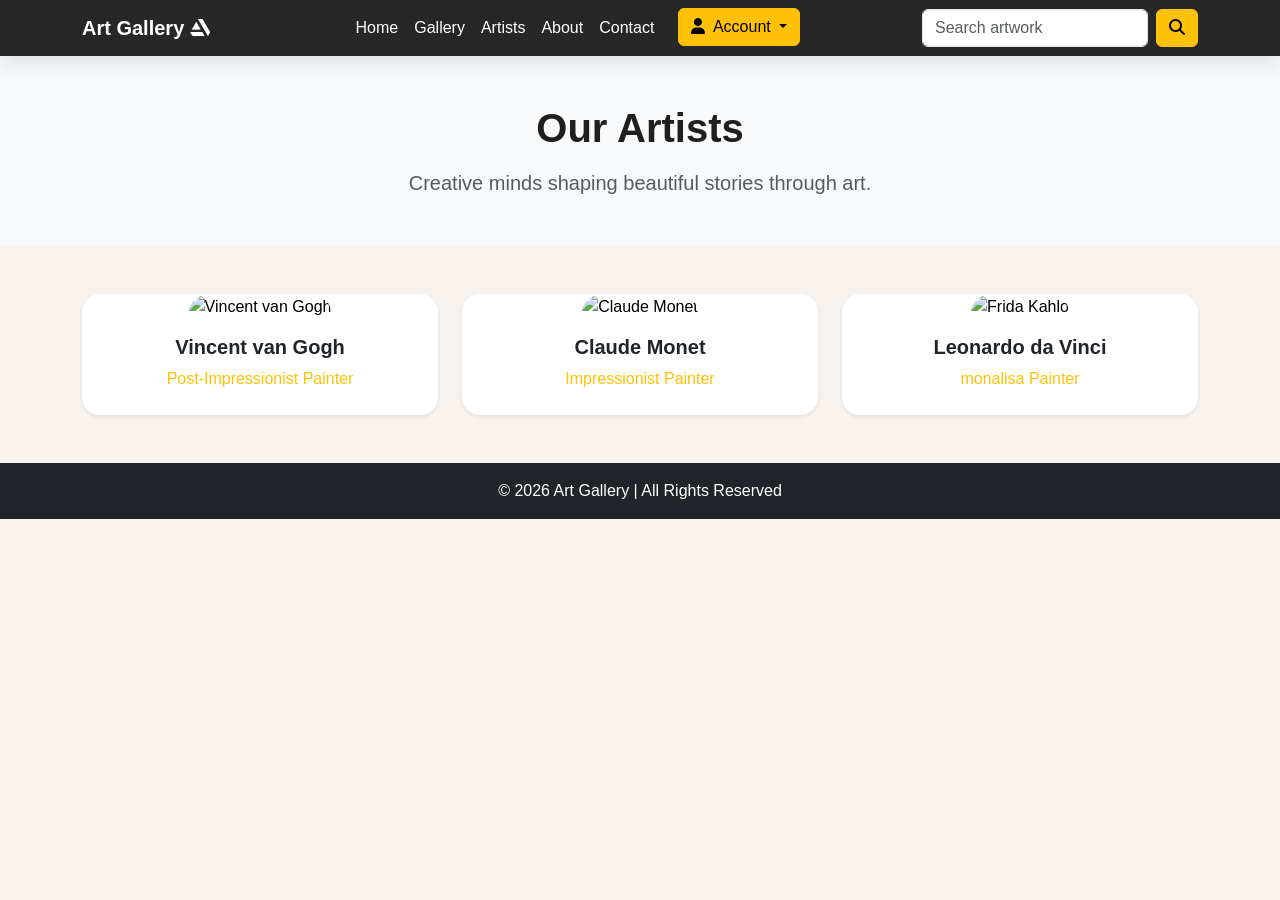
==== artist.html @ f159b703 "new project" ====
<!DOCTYPE html>
<html lang="en">

<head>
  <meta charset="UTF-8">
  <meta name="viewport" content="width=device-width, initial-scale=1.0">
  <link href="https://cdn.jsdelivr.net/npm/bootstrap@5.3.8/dist/css/bootstrap.min.css" rel="stylesheet">
  <link rel="stylesheet" href="https://cdnjs.cloudflare.com/ajax/libs/font-awesome/6.5.1/css/all.min.css">
  <link rel="stylesheet" href="style.css">
  <title>Artists | Art Gallery</title>
</head>

<body>
  <nav class="navbar navbar-expand-lg navbar-dark sticky-top">
    <div class="container">
      <a class="navbar-brand" href="index.html"><strong>Art Gallery</strong> <i class="fa-brands fa-artstation"></i></a>
      <button class="navbar-toggler" type="button" data-bs-toggle="collapse" data-bs-target="#mynavbar" aria-label="Toggle navigation">
        <span class="navbar-toggler-icon"></span>
      </button>

      <div class="collapse navbar-collapse" id="mynavbar">
        <ul class="navbar-nav mx-auto">
          <li class="nav-item"><a class="nav-link" href="index.html">Home</a></li>
          <li class="nav-item"><a class="nav-link" href="gallery.html">Gallery</a></li>
          <li class="nav-item"><a class="nav-link active" href="artist.html">Artists</a></li>
          <li class="nav-item"><a class="nav-link" href="about.html">About</a></li>
          <li class="nav-item"><a class="nav-link" href="contact.html">Contact</a></li>

          <li class="nav-item dropdown">
            <a class="btn btn-warning dropdown-toggle ms-lg-3" href="#" role="button" data-bs-toggle="dropdown" aria-expanded="false">
              <i class="fa-solid fa-user me-1"></i> Account
            </a>
            <ul class="dropdown-menu dropdown-menu-end">
              <li><a class="dropdown-item" href="login.html">Login</a></li>
              <li><a class="dropdown-item" href="signup.html">Sign Up</a></li>
            </ul>
          </li>
        </ul>

        <form class="d-flex mt-3 mt-lg-0" role="search">
          <input class="form-control me-2" type="search" placeholder="Search artwork" aria-label="Search artwork">
          <button class="btn btn-warning" type="submit"><i class="fa-solid fa-magnifying-glass"></i></button>
        </form>
      </div>
    </div>
  </nav>

  <main>
    <section class="py-5 bg-light">
      <div class="container text-center">
        <h1 class="fw-bold mb-3">Our Artists</h1>
        <p class="lead text-muted mb-0">Creative minds shaping beautiful stories through art.</p>
      </div>
    </section>

    <section class="py-5">
      <div class="container">
        <div class="row g-4">

          <div class="col-md-6 col-lg-4">
            <div class="card h-100 shadow-sm border-0">
              <button class="p-0 border-0 bg-transparent" type="button" data-bs-toggle="modal" data-bs-target="#artistModal1" style="cursor:pointer;">
                <img src="https://upload.wikimedia.org/wikipedia/commons/8/8e/Van_Gogh_self-portrait_dedicated_to_Gauguin.jpg"
                  class="card-img-top" alt="Vincent van Gogh" style="height: 320px; object-fit: cover;">
              </button>
              <div class="card-body text-center">
                <h5 class="card-title fw-bold">Vincent van Gogh</h5>
                <p class="text-warning mb-2">Post-Impressionist Painter</p>
              </div>
            </div>
          </div>

          <div class="col-md-6 col-lg-4">
            <div class="card h-100 shadow-sm border-0">
              <button class="p-0 border-0 bg-transparent" type="button" data-bs-toggle="modal" data-bs-target="#artistModal2" style="cursor:pointer;">
                <img src="https://cdn.britannica.com/57/250457-050-342611AD/Claude-Monet-French-Impressionist-painter.jpg"
                  class="card-img-top" alt="Claude Monet" style="height: 320px; object-fit: cover;">
              </button>
              <div class="card-body text-center">
                <h5 class="card-title fw-bold">Claude Monet</h5>
                <p class="text-warning mb-2">Impressionist Painter</p>
              </div>
            </div>
          </div>

          <div class="col-md-6 col-lg-4">
            <div class="card h-100 shadow-sm border-0">
              <button class="p-0 border-0 bg-transparent" type="button" data-bs-toggle="modal" data-bs-target="#artistModal3" style="cursor:pointer;">
                <img src="https://www.singulart.com/blog/wp-content/uploads/2023/08/image-34.png"
                  class="card-img-top" alt="Frida Kahlo" style="height: 320px; object-fit: cover;">
              </button>
              <div class="card-body text-center">
                <h5 class="card-title fw-bold">Leonardo da Vinci</h5>
                <p class="text-warning mb-2">monalisa Painter</p>
              </div>
            </div>
          </div>

        </div>
      </div>
    </section>
  </main>

  <div class="modal fade" id="artistModal1" tabindex="-1" aria-labelledby="artistModalLabel1" aria-hidden="true">
    <div class="modal-dialog modal-lg modal-dialog-centered">
      <div class="modal-content">
        <div class="modal-header">
          <h5 class="modal-title" id="artistModalLabel1">Vincent van Gogh - Starry Night</h5>
          <button type="button" class="btn-close" data-bs-dismiss="modal" aria-label="Close"></button>
        </div>
        <div class="modal-body">
          <img src="https://cdn.britannica.com/68/249168-050-9E988FBA/Starry-Night-over-the-Rhone-Van-Gogh.jpg"
            class="img-fluid rounded mb-3" alt="Starry Night">
          <p><strong>Famous Painting:</strong> Starry Night</p>
          <p>A famous masterpiece filled with movement, glowing night sky colors, and emotional intensity.</p>
        </div>
      </div>
    </div>
  </div>

  <div class="modal fade" id="artistModal2" tabindex="-1" aria-labelledby="artistModalLabel2" aria-hidden="true">
    <div class="modal-dialog modal-lg modal-dialog-centered">
      <div class="modal-content">
        <div class="modal-header">
          <h5 class="modal-title" id="artistModalLabel2">Claude Monet - Water Lilies</h5>
          <button type="button" class="btn-close" data-bs-dismiss="modal" aria-label="Close"></button>
        </div>
        <div class="modal-body">
          <img src="https://fs.artdevivre.com/storage/articles/events-article/a-monet/cc2ddc71a29480e80f2d4e86d19f1190.jpg"
            class="img-fluid rounded mb-3" alt="Water Lilies">
          <p><strong>Famous Painting:</strong> Water Lilies</p>
          <p>A peaceful landscape study of reflections, color, and atmosphere created with the Impressionist style.</p>
        </div>
      </div>
    </div>
  </div>

  <div class="modal fade" id="artistModal3" tabindex="-1" aria-labelledby="artistModalLabel3" aria-hidden="true">
    <div class="modal-dialog modal-lg modal-dialog-centered">
      <div class="modal-content">
        <div class="modal-header">
          <h5 class="modal-title" id="artistModalLabel3">Frida Kahlo - The Two Fridas</h5>
          <button type="button" class="btn-close" data-bs-dismiss="modal" aria-label="Close"></button>
        </div>
        <div class="modal-body">
          <img src="https://images.squarespace-cdn.com/content/v1/56c462e37da24f9466fa8ed8/1609940882434-1O3VLCLTM0F03WVK9482/mona-lisa.jpg"
            class="img-fluid rounded mb-3" alt="The Two Fridas">
          <p><strong>Famous Painting:</strong> The Two Fridas</p>
          <p>A bold and expressive self-portrait exploring identity, pain, and emotional duality.</p>
        </div>
      </div>
    </div>
  </div>

  <footer class="bg-dark text-white text-center py-3">
    <p class="mb-0">© 2026 Art Gallery | All Rights Reserved</p>
  </footer>

  <script src="https://cdn.jsdelivr.net/npm/bootstrap@5.3.8/dist/js/bootstrap.bundle.min.js"></script>
</body>

</html>
---- style.css ----
* {
  margin: 0;
  padding: 0;
  box-sizing: border-box;
}

body {
  font-family: 'Segoe UI', Tahoma, Geneva, Verdana, sans-serif;
  background: #f7f2ee;
  color: #1f1f1f;
}

.navbar {
  background: rgba(22, 22, 22, 0.92) !important;
  box-shadow: 0 10px 20px rgba(0, 0, 0, 0.08);
}

.navbar-brand,
.nav-link,
.navbar-toggler {
  color: #fff !important;
}

.nav-link:hover {
  color: #ffc107 !important;
}

.card {
  transition: transform 0.25s ease, box-shadow 0.25s ease;
  border-radius: 18px !important;
}

.card:hover {
  transform: translateY(-6px);
  box-shadow: 0 18px 35px rgba(0, 0, 0, 0.12);
}

.card-img-top {
  border-top-left-radius: 18px;
  border-top-right-radius: 18px;
}

.modal-content {
  border: none;
  border-radius: 18px;
}

.modal-header {
  border-bottom: 1px solid #f1e9e2;
}

.hero-section {
  background: linear-gradient(135deg, #1d1d1d, #43362d);
}

.carousel-item img {
  height: 560px;
  object-fit: cover;
  object-position: center;
  width: 100%;
}

#artCarousel .carousel-item:nth-child(3) img {
  filter: grayscale(100%) brightness(70%);
}

.carousel-caption {
  background: rgba(0, 0, 0, 0.38);
  border-radius: 20px;
  left: 50%;
  right: auto;
  bottom: 50%;
  transform: translate(-50%, 50%);
  width: min(520px, 80%);
  padding: 1.5rem;
}

.carousel-caption h2 {
  font-size: clamp(2rem, 4vw, 3rem);
  margin-bottom: 0.75rem;
}

.carousel-caption p {
  font-size: 1.05rem;
}

.feature-box {
  background: #fff;
  border-radius: 18px;
  box-shadow: 0 10px 30px rgba(0, 0, 0, 0.06);
  padding: 2rem 1.5rem;
  height: 100%;
}

.feature-box i {
  font-size: 2rem;
  color: #d58a23;
  margin-bottom: 1rem;
}

.feature-box h3 {
  font-size: 1.4rem;
  margin-bottom: 0.75rem;
}

.site-footer {
  background: #171717;
  color: #fff;
  padding: 1.2rem 0;
  margin-top: 3rem;
}

.auth-page {
  min-height: 100vh;
  display: flex;
  align-items: center;
  justify-content: center;
  background: linear-gradient(135deg, #f6e4d4, #f4efe8 50%, #f3f4f6);
}

.auth-card {
  background: rgba(255, 255, 255, 0.95);
  border-radius: 22px;
  box-shadow: 0 18px 45px rgba(33, 29, 19, 0.12);
  padding: 2rem;
}

.page-header {
  background: linear-gradient(135deg, #342b28, #7a5a3f);
  color: #fff;
  padding: 4rem 0 3rem;
}

.page-header h1 {
  margin-bottom: 0;
}

.content-section {
  padding: 3rem 0;
}

.gallery-card,
.artist-card,
.info-card {
  background: #fff;
  border-radius: 16px;
  overflow: hidden;
  box-shadow: 0 10px 25px rgba(0, 0, 0, 0.05);
  height: 100%;
}

.gallery-card img,
.artist-card img {
  width: 100%;
  height: 240px;
  object-fit: cover;
}

.gallery-card .card-body,
.artist-card .card-body,
.info-card .card-body {
  padding: 1.25rem;
}

.contact-form {
  background: #fff;
  border-radius: 18px;
  padding: 2rem;
  box-shadow: 0 10px 25px rgba(0, 0, 0, 0.05);
}

@media (max-width: 767px) {
  .carousel-item img {
    height: 420px;
  }

  .carousel-caption {
    transform: translate(-50%, 0);
    bottom: 20px;
    width: 85%;
  }
}
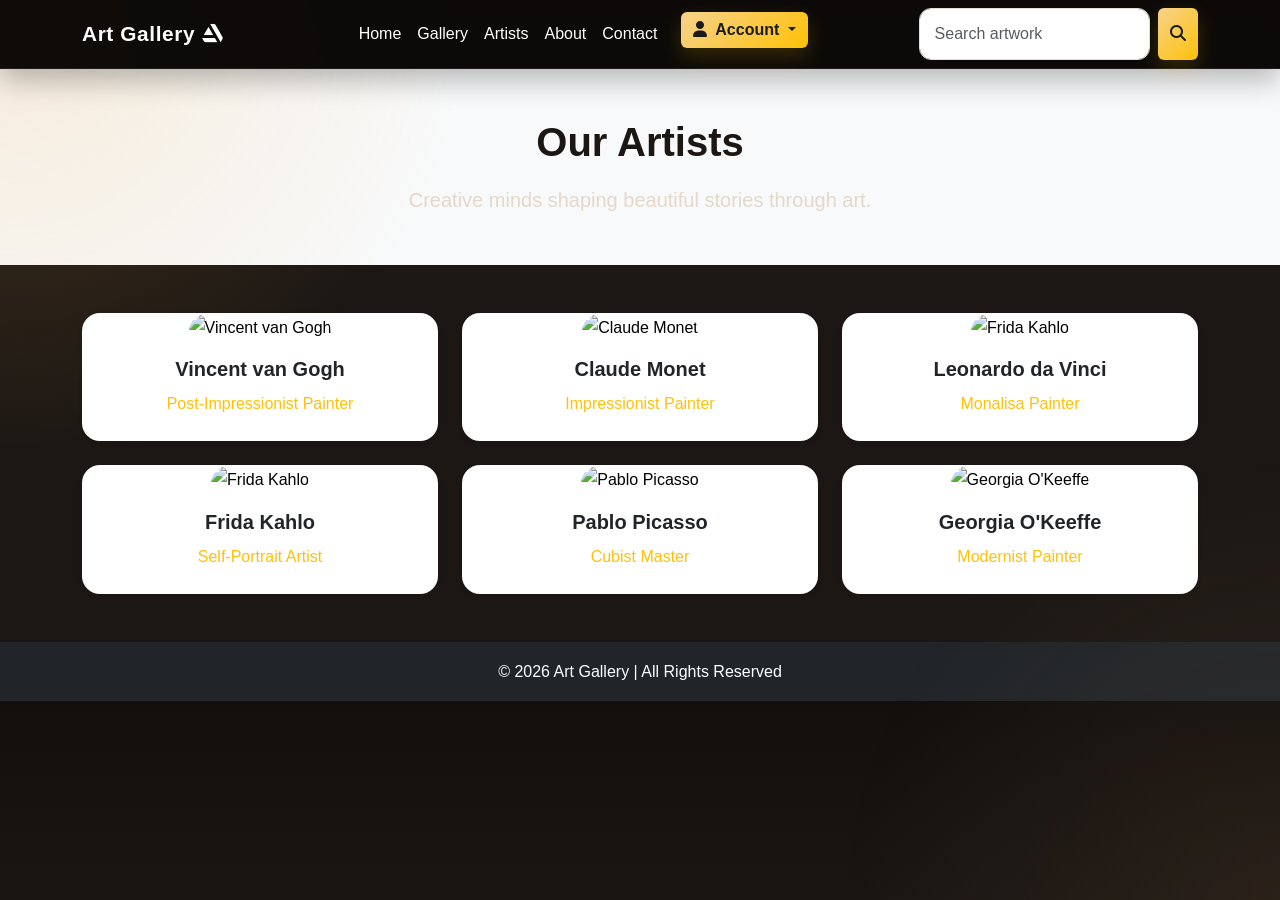
==== commit b7735d28: "new colours are added" ====
--- a/artist.html
+++ b/artist.html
@@ -91,7 +91,46 @@
               </button>
               <div class="card-body text-center">
                 <h5 class="card-title fw-bold">Leonardo da Vinci</h5>
-                <p class="text-warning mb-2">monalisa Painter</p>
+                <p class="text-warning mb-2">Monalisa Painter</p>
+              </div>
+            </div>
+          </div>
+
+          <div class="col-md-6 col-lg-4">
+            <div class="card h-100 shadow-sm border-0">
+              <button class="p-0 border-0 bg-transparent" type="button" data-bs-toggle="modal" data-bs-target="#artistModal4" style="cursor:pointer;">
+                <img src="https://images.unsplash.com/photo-1524504388940-b1c1722653e1?auto=format&fit=crop&w=900&q=80"
+                  class="card-img-top" alt="Frida Kahlo" style="height: 320px; object-fit: cover;">
+              </button>
+              <div class="card-body text-center">
+                <h5 class="card-title fw-bold">Frida Kahlo</h5>
+                <p class="text-warning mb-2">Self-Portrait Artist</p>
+              </div>
+            </div>
+          </div>
+
+          <div class="col-md-6 col-lg-4">
+            <div class="card h-100 shadow-sm border-0">
+              <button class="p-0 border-0 bg-transparent" type="button" data-bs-toggle="modal" data-bs-target="#artistModal5" style="cursor:pointer;">
+                <img src="https://images.unsplash.com/photo-1500648767791-00dcc994a43e?auto=format&fit=crop&w=900&q=80"
+                  class="card-img-top" alt="Pablo Picasso" style="height: 320px; object-fit: cover;">
+              </button>
+              <div class="card-body text-center">
+                <h5 class="card-title fw-bold">Pablo Picasso</h5>
+                <p class="text-warning mb-2">Cubist Master</p>
+              </div>
+            </div>
+          </div>
+
+          <div class="col-md-6 col-lg-4">
+            <div class="card h-100 shadow-sm border-0">
+              <button class="p-0 border-0 bg-transparent" type="button" data-bs-toggle="modal" data-bs-target="#artistModal6" style="cursor:pointer;">
+                <img src="https://images.unsplash.com/photo-1494790108377-be9c29b29330?auto=format&fit=crop&w=900&q=80"
+                  class="card-img-top" alt="Georgia O'Keeffe" style="height: 320px; object-fit: cover;">
+              </button>
+              <div class="card-body text-center">
+                <h5 class="card-title fw-bold">Georgia O'Keeffe</h5>
+                <p class="text-warning mb-2">Modernist Painter</p>
               </div>
             </div>
           </div>
@@ -139,11 +178,28 @@
     <div class="modal-dialog modal-lg modal-dialog-centered">
       <div class="modal-content">
         <div class="modal-header">
-          <h5 class="modal-title" id="artistModalLabel3">Frida Kahlo - The Two Fridas</h5>
+          <h5 class="modal-title" id="artistModalLabel3">Leonardo da Vinci - Mona Lisa</h5>
           <button type="button" class="btn-close" data-bs-dismiss="modal" aria-label="Close"></button>
         </div>
         <div class="modal-body">
           <img src="https://images.squarespace-cdn.com/content/v1/56c462e37da24f9466fa8ed8/1609940882434-1O3VLCLTM0F03WVK9482/mona-lisa.jpg"
+            class="img-fluid rounded mb-3" alt="Mona Lisa">
+          <p><strong>Famous Painting:</strong> Mona Lisa</p>
+          <p>A timeless portrait celebrated for its subtle expression, masterful realism, and emotional mystery.</p>
+        </div>
+      </div>
+    </div>
+  </div>
+
+  <div class="modal fade" id="artistModal4" tabindex="-1" aria-labelledby="artistModalLabel4" aria-hidden="true">
+    <div class="modal-dialog modal-lg modal-dialog-centered">
+      <div class="modal-content">
+        <div class="modal-header">
+          <h5 class="modal-title" id="artistModalLabel4">Frida Kahlo - The Two Fridas</h5>
+          <button type="button" class="btn-close" data-bs-dismiss="modal" aria-label="Close"></button>
+        </div>
+        <div class="modal-body">
+          <img src="https://images.unsplash.com/photo-1515405295579-ba7b45403062?auto=format&fit=crop&w=1200&q=80"
             class="img-fluid rounded mb-3" alt="The Two Fridas">
           <p><strong>Famous Painting:</strong> The Two Fridas</p>
           <p>A bold and expressive self-portrait exploring identity, pain, and emotional duality.</p>
@@ -152,6 +208,40 @@
     </div>
   </div>
 
+  <div class="modal fade" id="artistModal5" tabindex="-1" aria-labelledby="artistModalLabel5" aria-hidden="true">
+    <div class="modal-dialog modal-lg modal-dialog-centered">
+      <div class="modal-content">
+        <div class="modal-header">
+          <h5 class="modal-title" id="artistModalLabel5">Pablo Picasso - Guernica</h5>
+          <button type="button" class="btn-close" data-bs-dismiss="modal" aria-label="Close"></button>
+        </div>
+        <div class="modal-body">
+          <img src="https://images.unsplash.com/photo-1460661419201-fd4cecdf8a8b?auto=format&fit=crop&w=1200&q=80"
+            class="img-fluid rounded mb-3" alt="Guernica">
+          <p><strong>Famous Painting:</strong> Guernica</p>
+          <p>A powerful anti-war masterpiece using distorted forms and dramatic contrast to express suffering.</p>
+        </div>
+      </div>
+    </div>
+  </div>
+
+  <div class="modal fade" id="artistModal6" tabindex="-1" aria-labelledby="artistModalLabel6" aria-hidden="true">
+    <div class="modal-dialog modal-lg modal-dialog-centered">
+      <div class="modal-content">
+        <div class="modal-header">
+          <h5 class="modal-title" id="artistModalLabel6">Georgia O'Keeffe - Red and Orange Streak</h5>
+          <button type="button" class="btn-close" data-bs-dismiss="modal" aria-label="Close"></button>
+        </div>
+        <div class="modal-body">
+          <img src="https://images.unsplash.com/photo-1500530855697-b586d89ba3ee?auto=format&fit=crop&w=1200&q=80"
+            class="img-fluid rounded mb-3" alt="Red and Orange Streak">
+          <p><strong>Famous Painting:</strong> Red and Orange Streak</p>
+          <p>A striking modernist work celebrating shape, color, and the dramatic beauty of nature.</p>
+        </div>
+      </div>
+    </div>
+  </div>
+
   <footer class="bg-dark text-white text-center py-3">
     <p class="mb-0">© 2026 Art Gallery | All Rights Reserved</p>
   </footer>
--- a/style.css
+++ b/style.css
@@ -6,13 +6,56 @@
 
 body {
   font-family: 'Segoe UI', Tahoma, Geneva, Verdana, sans-serif;
-  background: #f7f2ee;
-  color: #1f1f1f;
+  background: linear-gradient(180deg, #120f0d 0%, #1c1714 35%, #1d1714 100%);
+  color: #f5efe8;
+  line-height: 1.7;
+  position: relative;
+}
+
+h1, h2, h3, h4, h5, h6 {
+  color: #fffaf3;
+  line-height: 1.25;
+  margin-bottom: 0.75rem;
+}
+
+.page-header h1,
+.spotlight-content h2,
+.feature-box h3,
+.gallery-card .card-body h5,
+.info-card h2,
+.info-card h3,
+.modal-title,
+.stat-number {
+  color: #fffaf3 !important;
+}
+
+.bg-light h1,
+.bg-light h2,
+.bg-light h3,
+.bg-light h4,
+.bg-light h5,
+.bg-light h6,
+.bg-light .card-title {
+  color: #1d1714 !important;
+}
+
+.text-muted {
+  color: #e4d8ca !important;
+}
+
+body::before {
+  content: "";
+  position: fixed;
+  inset: 0;
+  pointer-events: none;
+  background: radial-gradient(circle at top left, rgba(245, 177, 77, 0.18), transparent 30%), radial-gradient(circle at bottom right, rgba(164, 122, 81, 0.12), transparent 28%);
 }
 
 .navbar {
-  background: rgba(22, 22, 22, 0.92) !important;
-  box-shadow: 0 10px 20px rgba(0, 0, 0, 0.08);
+  background: rgba(12, 10, 9, 0.94) !important;
+  backdrop-filter: blur(10px);
+  box-shadow: 0 12px 28px rgba(0, 0, 0, 0.26);
+  border-bottom: 1px solid rgba(255,255,255,0.08);
 }
 
 .navbar-brand,
@@ -21,8 +64,48 @@
   color: #fff !important;
 }
 
+.navbar-brand {
+  font-size: 1.3rem;
+  letter-spacing: 0.03em;
+}
+
+.nav-link {
+  font-weight: 500;
+  transition: color 0.2s ease;
+}
+
 .nav-link:hover {
   color: #ffc107 !important;
+}
+
+.btn-warning {
+  background: linear-gradient(135deg, #f7d28b, #ffc107);
+  border: none;
+  color: #1a1a1a !important;
+  font-weight: 600;
+  box-shadow: 0 8px 20px rgba(255, 193, 7, 0.18);
+  transition: transform 0.2s ease, box-shadow 0.2s ease, filter 0.2s ease;
+}
+
+.btn-warning:hover {
+  transform: translateY(-2px);
+  box-shadow: 0 12px 24px rgba(255, 193, 7, 0.28);
+  filter: brightness(1.02);
+}
+
+.form-control,
+.form-select,
+textarea {
+  border-radius: 12px;
+  border: 1px solid #e6ddd6;
+  padding: 0.8rem 0.9rem;
+}
+
+.form-control:focus,
+.form-select:focus,
+textarea:focus {
+  border-color: #d8a949;
+  box-shadow: 0 0 0 0.2rem rgba(216, 169, 73, 0.15);
 }
 
 .card {
@@ -46,11 +129,12 @@
 }
 
 .modal-header {
-  border-bottom: 1px solid #f1e9e2;
+  border-bottom: 1px solid rgba(255,255,255,0.08);
 }
 
 .hero-section {
-  background: linear-gradient(135deg, #1d1d1d, #43362d);
+  background: linear-gradient(135deg, #1d1a17, #3d2d25 35%, #120f0d 100%);
+  box-shadow: inset 0 -30px 50px rgba(0,0,0,0.25);
 }
 
 .carousel-item img {
@@ -58,6 +142,7 @@
   object-fit: cover;
   object-position: center;
   width: 100%;
+  filter: contrast(1.08) saturate(1.15);
 }
 
 #artCarousel .carousel-item:nth-child(3) img {
@@ -85,17 +170,38 @@
 }
 
 .feature-box {
-  background: #fff;
-  border-radius: 18px;
-  box-shadow: 0 10px 30px rgba(0, 0, 0, 0.06);
+  background: linear-gradient(180deg, rgba(25, 20, 17, 0.96), rgba(37, 29, 25, 0.96));
+  border-radius: 20px;
+  box-shadow: 0 18px 35px rgba(0, 0, 0, 0.18);
   padding: 2rem 1.5rem;
   height: 100%;
+  border: 1px solid rgba(255, 199, 94, 0.1);
+  transition: transform 0.25s ease, box-shadow 0.25s ease;
+  color: #f5efe8;
 }
 
 .feature-box i {
+  background: rgba(255, 193, 7, 0.12);
+  width: 70px;
+  height: 70px;
+  display: inline-flex;
+  align-items: center;
+  justify-content: center;
+  border-radius: 50%;
+  margin-bottom: 1rem;
   font-size: 2rem;
-  color: #d58a23;
-  margin-bottom: 1rem;
+  color: #f1bd52;
+}
+
+.feature-box:hover {
+  transform: translateY(-5px);
+  box-shadow: 0 22px 42px rgba(0, 0, 0, 0.22);
+}
+
+.info-card,
+.gallery-card,
+.artist-card {
+  border: 1px solid rgba(110, 87, 68, 0.08);
 }
 
 .feature-box h3 {
@@ -104,10 +210,11 @@
 }
 
 .site-footer {
-  background: #171717;
-  color: #fff;
+  background: #120f0d;
+  color: #f5efe8;
   padding: 1.2rem 0;
   margin-top: 3rem;
+  border-top: 1px solid rgba(255,255,255,0.06);
 }
 
 .auth-page {
@@ -115,24 +222,29 @@
   display: flex;
   align-items: center;
   justify-content: center;
-  background: linear-gradient(135deg, #f6e4d4, #f4efe8 50%, #f3f4f6);
+  background: linear-gradient(135deg, #1a1412, #2d221e 45%, #433328);
 }
 
 .auth-card {
-  background: rgba(255, 255, 255, 0.95);
-  border-radius: 22px;
-  box-shadow: 0 18px 45px rgba(33, 29, 19, 0.12);
+  background: rgba(29, 23, 20, 0.96);
+  border-radius: 24px;
+  box-shadow: 0 24px 60px rgba(0, 0, 0, 0.22);
   padding: 2rem;
+  border: 1px solid rgba(248, 200, 102, 0.12);
+  color: #f5efe8;
 }
 
 .page-header {
-  background: linear-gradient(135deg, #342b28, #7a5a3f);
+  background: linear-gradient(135deg, #1a1412, #4a352d 40%, #8d674a 100%);
   color: #fff;
   padding: 4rem 0 3rem;
+  box-shadow: inset 0 -1px 0 rgba(255,255,255,0.08);
 }
 
 .page-header h1 {
   margin-bottom: 0;
+  font-size: clamp(2.2rem, 4vw, 3.4rem);
+  letter-spacing: 0.03em;
 }
 
 .content-section {
@@ -142,11 +254,12 @@
 .gallery-card,
 .artist-card,
 .info-card {
-  background: #fff;
-  border-radius: 16px;
+  background: linear-gradient(180deg, rgba(26, 20, 17, 0.96), rgba(38, 31, 27, 0.96));
+  border-radius: 18px;
   overflow: hidden;
-  box-shadow: 0 10px 25px rgba(0, 0, 0, 0.05);
+  box-shadow: 0 18px 35px rgba(0, 0, 0, 0.18);
   height: 100%;
+  border: 1px solid rgba(255, 199, 94, 0.08);
 }
 
 .gallery-card img,
@@ -156,6 +269,113 @@
   object-fit: cover;
 }
 
+.gallery-card:hover,
+.artist-card:hover {
+  transform: translateY(-6px);
+  box-shadow: 0 22px 40px rgba(0, 0, 0, 0.24);
+}
+
+.gallery-item.hidden {
+  display: none;
+}
+
+.gallery-toolbar {
+  margin-bottom: 2rem;
+}
+
+.filter-pill {
+  border: 1px solid rgba(133, 110, 85, 0.2);
+  background: #fff;
+  color: #463b31;
+  border-radius: 999px;
+  padding: 0.6rem 1rem;
+  font-size: 0.92rem;
+  transition: all 0.2s ease;
+}
+
+.filter-pill:hover,
+.filter-pill.active {
+  background: linear-gradient(135deg, #f7d28b, #ffc107);
+  border-color: transparent;
+  color: #1c1b19;
+  box-shadow: 0 10px 18px rgba(255, 193, 7, 0.18);
+}
+
+.stat-box {
+  background: linear-gradient(180deg, rgba(27, 21, 18, 0.95), rgba(39, 31, 27, 0.95));
+  border-radius: 18px;
+  padding: 1.4rem 1rem;
+  text-align: center;
+  box-shadow: 0 12px 28px rgba(0, 0, 0, 0.18);
+  border: 1px solid rgba(255, 199, 94, 0.08);
+}
+
+.stat-number {
+  display: block;
+  font-size: 1.9rem;
+  font-weight: 700;
+  color: #f6d38b;
+}
+
+.stat-label {
+  color: #d7c8b8;
+  font-size: 0.9rem;
+}
+
+.featured-spotlight {
+  background: linear-gradient(135deg, #1d1714, #3b2c26);
+  border-radius: 24px;
+  overflow: hidden;
+  box-shadow: 0 18px 35px rgba(0, 0, 0, 0.18);
+  border: 1px solid rgba(255, 199, 94, 0.08);
+}
+
+.spotlight-image {
+  width: 100%;
+  height: 100%;
+  min-height: 320px;
+  object-fit: cover;
+}
+
+.spotlight-content {
+  padding: 2rem;
+}
+
+.spotlight-tag {
+  display: inline-block;
+  margin-bottom: 0.8rem;
+  background: rgba(255, 193, 7, 0.18);
+  color: #7d5620;
+  padding: 0.4rem 0.7rem;
+  border-radius: 999px;
+  font-size: 0.78rem;
+  font-weight: 700;
+  letter-spacing: 0.08em;
+  text-transform: uppercase;
+}
+
+.spotlight-content h2 {
+  margin-bottom: 0.75rem;
+}
+
+.spotlight-content p {
+  color: #d9c9ba;
+  margin-bottom: 1.2rem;
+}
+
+.art-modal-content {
+  border: none;
+  border-radius: 22px;
+  overflow: hidden;
+  background: #1a1513;
+  color: #f5efe8;
+}
+
+.modal-art-image {
+  max-height: 440px;
+  object-fit: cover;
+}
+
 .gallery-card .card-body,
 .artist-card .card-body,
 .info-card .card-body {
